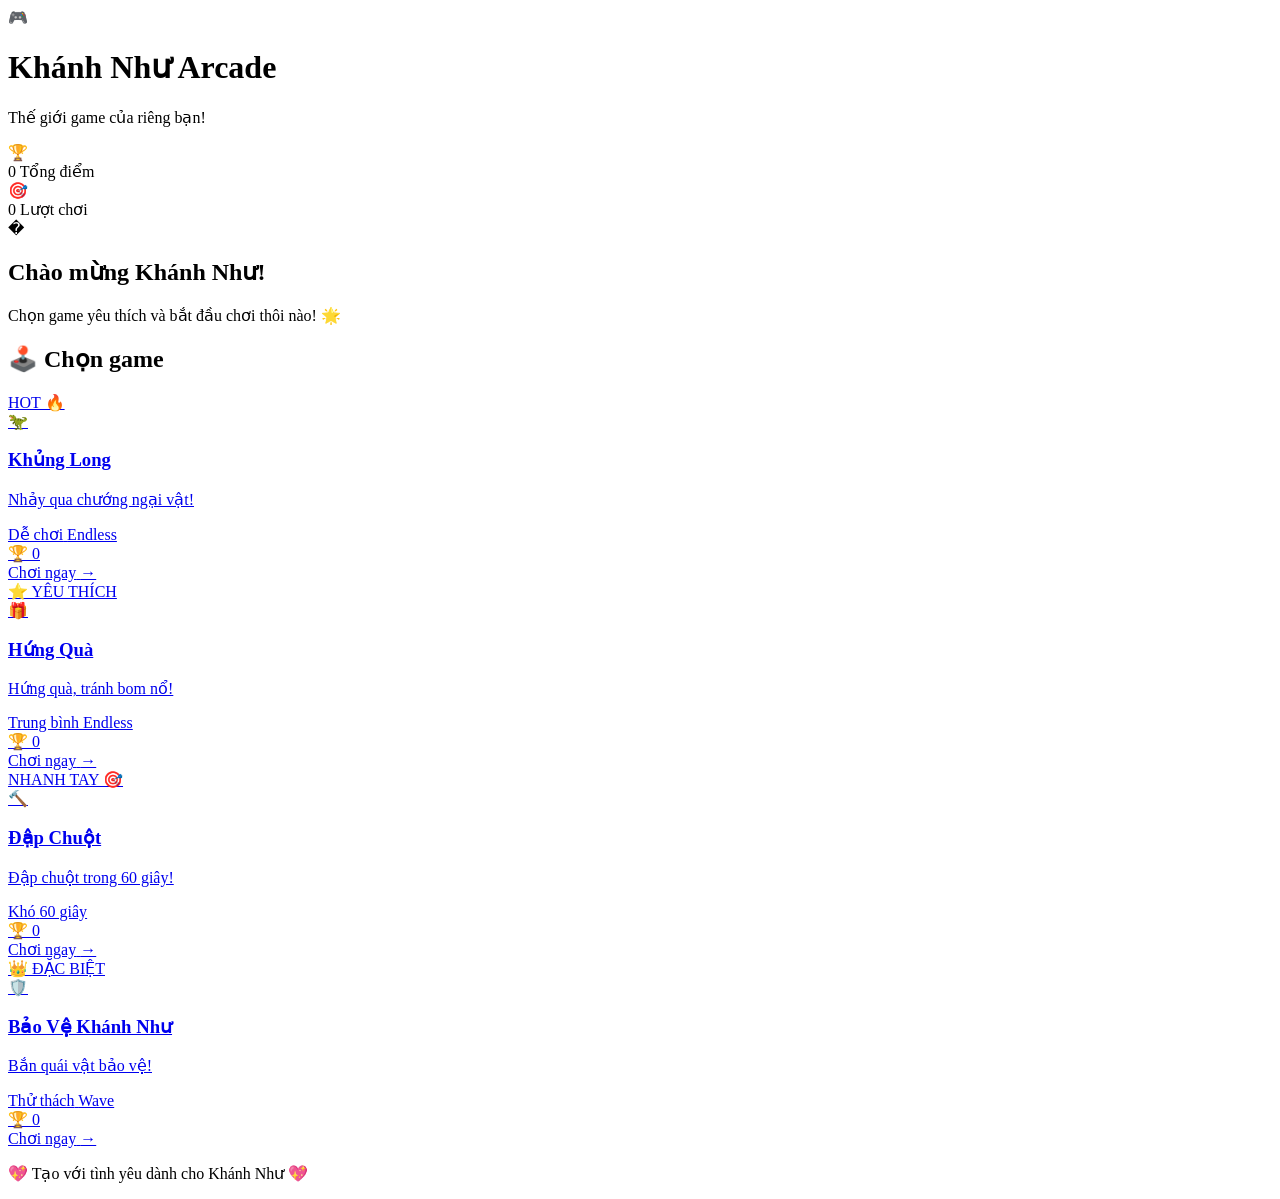
==== arcade/index.html @ 74801621 "Create index.html" ====
<!DOCTYPE html>
<html lang="vi">

<head>
    <meta charset="UTF-8">
    <meta name="viewport" content="width=device-width, initial-scale=1.0, maximum-scale=1.0, user-scalable=no">
    <title>🎮 Khánh Như Arcade</title>
    <meta name="description" content="Trung tâm game arcade dành riêng cho Khánh Như">
    <link rel="preconnect" href="https://fonts.googleapis.com">
    <link rel="preconnect" href="https://fonts.gstatic.com" crossorigin>
    <link href="https://fonts.googleapis.com/css2?family=Nunito:wght@400;600;700;800&display=swap" rel="stylesheet">
    <link rel="stylesheet" href="styles.css">
</head>

<body>
    <!-- Header -->
    <header class="header">
        <div class="header-content">
            <div class="logo">
                <span class="logo-emoji">🎮</span>
                <div class="logo-text">
                    <h1>Khánh Như Arcade</h1>
                    <p>Thế giới game của riêng bạn!</p>
                </div>
            </div>
            <div class="stats">
                <div class="stat">
                    <span class="stat-icon">🏆</span>
                    <div class="stat-info">
                        <span class="stat-value" id="total-highscore">0</span>
                        <span class="stat-label">Tổng điểm</span>
                    </div>
                </div>
                <div class="stat">
                    <span class="stat-icon">🎯</span>
                    <div class="stat-info">
                        <span class="stat-value" id="games-played">0</span>
                        <span class="stat-label">Lượt chơi</span>
                    </div>
                </div>
            </div>
        </div>
    </header>

    <!-- Main Content -->
    <main class="main">
        <!-- Welcome Banner -->
        <section class="welcome-banner">
            <div class="welcome-emoji">�</div>
            <div class="welcome-text">
                <h2>Chào mừng Khánh Như!</h2>
                <p>Chọn game yêu thích và bắt đầu chơi thôi nào! 🌟</p>
            </div>
        </section>

        <!-- Games Section -->
        <section class="games-section">
            <h2 class="section-title">
                <span>🕹️</span> Chọn game
            </h2>

            <div class="games-grid">
                <!-- Game 1: Dino -->
                <a href="games/dino/index.html" class="game-card game-dino">
                    <div class="game-badge">HOT 🔥</div>
                    <div class="game-icon">🦖</div>
                    <div class="game-content">
                        <h3>Khủng Long</h3>
                        <p>Nhảy qua chướng ngại vật!</p>
                        <div class="game-tags">
                            <span class="tag tag-easy">Dễ chơi</span>
                            <span class="tag">Endless</span>
                        </div>
                    </div>
                    <div class="game-score">
                        <span>🏆</span>
                        <span id="dino-highscore">0</span>
                    </div>
                    <div class="play-hint">
                        <span>Chơi ngay</span>
                        <span class="arrow">→</span>
                    </div>
                </a>

                <!-- Game 2: Catch -->
                <a href="games/catch/index.html" class="game-card game-catch">
                    <div class="game-badge favorite">⭐ YÊU THÍCH</div>
                    <div class="game-icon">🎁</div>
                    <div class="game-content">
                        <h3>Hứng Quà</h3>
                        <p>Hứng quà, tránh bom nổ!</p>
                        <div class="game-tags">
                            <span class="tag tag-medium">Trung bình</span>
                            <span class="tag">Endless</span>
                        </div>
                    </div>
                    <div class="game-score">
                        <span>🏆</span>
                        <span id="catch-highscore">0</span>
                    </div>
                    <div class="play-hint">
                        <span>Chơi ngay</span>
                        <span class="arrow">→</span>
                    </div>
                </a>

                <!-- Game 3: Whack -->
                <a href="games/whack/index.html" class="game-card game-whack">
                    <div class="game-badge">NHANH TAY 🎯</div>
                    <div class="game-icon">🔨</div>
                    <div class="game-content">
                        <h3>Đập Chuột</h3>
                        <p>Đập chuột trong 60 giây!</p>
                        <div class="game-tags">
                            <span class="tag tag-hard">Khó</span>
                            <span class="tag">60 giây</span>
                        </div>
                    </div>
                    <div class="game-score">
                        <span>🏆</span>
                        <span id="whack-highscore">0</span>
                    </div>
                    <div class="play-hint">
                        <span>Chơi ngay</span>
                        <span class="arrow">→</span>
                    </div>
                </a>

                <!-- Game 4: Protect -->
                <a href="games/protect/index.html" class="game-card game-protect">
                    <div class="game-badge special">👑 ĐẶC BIỆT</div>
                    <div class="game-icon">🛡️</div>
                    <div class="game-content">
                        <h3>Bảo Vệ Khánh Như</h3>
                        <p>Bắn quái vật bảo vệ!</p>
                        <div class="game-tags">
                            <span class="tag tag-hard">Thử thách</span>
                            <span class="tag">Wave</span>
                        </div>
                    </div>
                    <div class="game-score">
                        <span>🏆</span>
                        <span id="protect-highscore">0</span>
                    </div>
                    <div class="play-hint">
                        <span>Chơi ngay</span>
                        <span class="arrow">→</span>
                    </div>
                </a>
            </div>
        </section>
    </main>

    <!-- Footer -->
    <footer class="footer">
        <p>💖 Tạo với tình yêu dành cho Khánh Như 💖</p>
    </footer>

    <script src="script.js"></script>
</body>

</html>
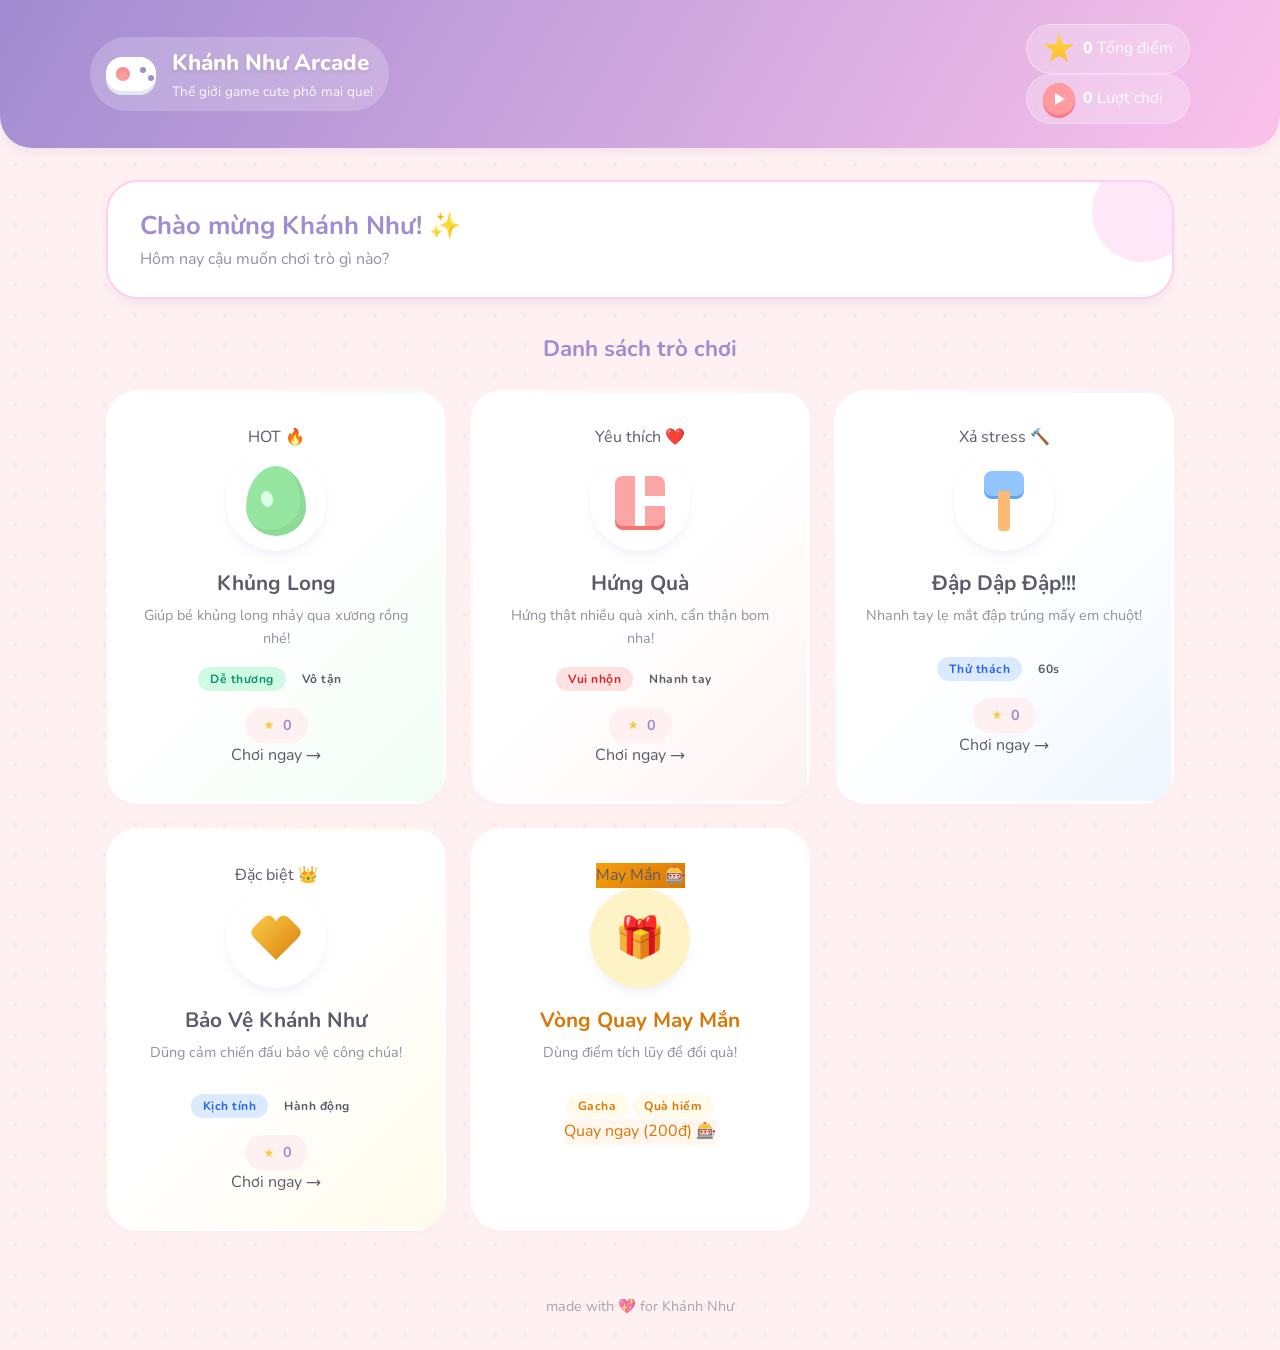
==== commit 60714603: "ss" ====
--- a/arcade/index.html
+++ b/arcade/index.html
@@ -8,7 +8,9 @@
     <meta name="description" content="Trung tâm game arcade dành riêng cho Khánh Như">
     <link rel="preconnect" href="https://fonts.googleapis.com">
     <link rel="preconnect" href="https://fonts.gstatic.com" crossorigin>
-    <link href="https://fonts.googleapis.com/css2?family=Nunito:wght@400;600;700;800&display=swap" rel="stylesheet">
+    <link
+        href="https://fonts.googleapis.com/css2?family=Comfortaa:wght@400;600;700&family=Nunito:wght@400;600;700;800&display=swap"
+        rel="stylesheet">
     <link rel="stylesheet" href="styles.css">
 </head>
 
@@ -17,22 +19,22 @@
     <header class="header">
         <div class="header-content">
             <div class="logo">
-                <span class="logo-emoji">🎮</span>
+                <div class="icon-css icon-controller"></div>
                 <div class="logo-text">
                     <h1>Khánh Như Arcade</h1>
-                    <p>Thế giới game của riêng bạn!</p>
+                    <p>Thế giới game cute phô mai que!</p>
                 </div>
             </div>
             <div class="stats">
                 <div class="stat">
-                    <span class="stat-icon">🏆</span>
+                    <div class="icon-css icon-star"></div>
                     <div class="stat-info">
                         <span class="stat-value" id="total-highscore">0</span>
                         <span class="stat-label">Tổng điểm</span>
                     </div>
                 </div>
                 <div class="stat">
-                    <span class="stat-icon">🎯</span>
+                    <div class="icon-css icon-play"></div>
                     <div class="stat-info">
                         <span class="stat-value" id="games-played">0</span>
                         <span class="stat-label">Lượt chơi</span>
@@ -46,34 +48,35 @@
     <main class="main">
         <!-- Welcome Banner -->
         <section class="welcome-banner">
-            <div class="welcome-emoji">�</div>
             <div class="welcome-text">
-                <h2>Chào mừng Khánh Như!</h2>
-                <p>Chọn game yêu thích và bắt đầu chơi thôi nào! 🌟</p>
+                <h2>Chào mừng Khánh Như! ✨</h2>
+                <p>Hôm nay cậu muốn chơi trò gì nào?</p>
             </div>
         </section>
 
         <!-- Games Section -->
         <section class="games-section">
             <h2 class="section-title">
-                <span>🕹️</span> Chọn game
+                Danh sách trò chơi
             </h2>
 
             <div class="games-grid">
                 <!-- Game 1: Dino -->
                 <a href="games/dino/index.html" class="game-card game-dino">
                     <div class="game-badge">HOT 🔥</div>
-                    <div class="game-icon">🦖</div>
+                    <div class="game-icon-wrapper">
+                        <div class="icon-css icon-dino-egg"></div>
+                    </div>
                     <div class="game-content">
                         <h3>Khủng Long</h3>
-                        <p>Nhảy qua chướng ngại vật!</p>
-                        <div class="game-tags">
-                            <span class="tag tag-easy">Dễ chơi</span>
-                            <span class="tag">Endless</span>
-                        </div>
-                    </div>
-                    <div class="game-score">
-                        <span>🏆</span>
+                        <p>Giúp bé khủng long nhảy qua xương rồng nhé!</p>
+                        <div class="game-tags">
+                            <span class="tag tag-easy">Dễ thương</span>
+                            <span class="tag">Vô tận</span>
+                        </div>
+                    </div>
+                    <div class="game-score">
+                        <div class="icon-css icon-star" style="width: 16px; height: 16px; transform: scale(0.6);"></div>
                         <span id="dino-highscore">0</span>
                     </div>
                     <div class="play-hint">
@@ -84,18 +87,20 @@
 
                 <!-- Game 2: Catch -->
                 <a href="games/catch/index.html" class="game-card game-catch">
-                    <div class="game-badge favorite">⭐ YÊU THÍCH</div>
-                    <div class="game-icon">🎁</div>
+                    <div class="game-badge favorite">Yêu thích ❤️</div>
+                    <div class="game-icon-wrapper">
+                        <div class="icon-css icon-gift-box"></div>
+                    </div>
                     <div class="game-content">
                         <h3>Hứng Quà</h3>
-                        <p>Hứng quà, tránh bom nổ!</p>
-                        <div class="game-tags">
-                            <span class="tag tag-medium">Trung bình</span>
-                            <span class="tag">Endless</span>
-                        </div>
-                    </div>
-                    <div class="game-score">
-                        <span>🏆</span>
+                        <p>Hứng thật nhiều quà xinh, cẩn thận bom nha!</p>
+                        <div class="game-tags">
+                            <span class="tag tag-medium">Vui nhộn</span>
+                            <span class="tag">Nhanh tay</span>
+                        </div>
+                    </div>
+                    <div class="game-score">
+                        <div class="icon-css icon-star" style="width: 16px; height: 16px; transform: scale(0.6);"></div>
                         <span id="catch-highscore">0</span>
                     </div>
                     <div class="play-hint">
@@ -106,18 +111,20 @@
 
                 <!-- Game 3: Whack -->
                 <a href="games/whack/index.html" class="game-card game-whack">
-                    <div class="game-badge">NHANH TAY 🎯</div>
-                    <div class="game-icon">🔨</div>
-                    <div class="game-content">
-                        <h3>Đập Chuột</h3>
-                        <p>Đập chuột trong 60 giây!</p>
-                        <div class="game-tags">
-                            <span class="tag tag-hard">Khó</span>
-                            <span class="tag">60 giây</span>
-                        </div>
-                    </div>
-                    <div class="game-score">
-                        <span>🏆</span>
+                    <div class="game-badge">Xả stress 🔨</div>
+                    <div class="game-icon-wrapper">
+                        <div class="icon-css icon-hammer"></div>
+                    </div>
+                    <div class="game-content">
+                        <h3>Đập Dập Đập!!!</h3>
+                        <p>Nhanh tay lẹ mắt đập trúng mấy em chuột!</p>
+                        <div class="game-tags">
+                            <span class="tag tag-hard">Thử thách</span>
+                            <span class="tag">60s</span>
+                        </div>
+                    </div>
+                    <div class="game-score">
+                        <div class="icon-css icon-star" style="width: 16px; height: 16px; transform: scale(0.6);"></div>
                         <span id="whack-highscore">0</span>
                     </div>
                     <div class="play-hint">
@@ -128,18 +135,20 @@
 
                 <!-- Game 4: Protect -->
                 <a href="games/protect/index.html" class="game-card game-protect">
-                    <div class="game-badge special">👑 ĐẶC BIỆT</div>
-                    <div class="game-icon">🛡️</div>
+                    <div class="game-badge special">Đặc biệt 👑</div>
+                    <div class="game-icon-wrapper">
+                        <div class="icon-css icon-heart-shield"></div>
+                    </div>
                     <div class="game-content">
                         <h3>Bảo Vệ Khánh Như</h3>
-                        <p>Bắn quái vật bảo vệ!</p>
-                        <div class="game-tags">
-                            <span class="tag tag-hard">Thử thách</span>
-                            <span class="tag">Wave</span>
-                        </div>
-                    </div>
-                    <div class="game-score">
-                        <span>🏆</span>
+                        <p>Dũng cảm chiến đấu bảo vệ công chúa!</p>
+                        <div class="game-tags">
+                            <span class="tag tag-hard">Kịch tính</span>
+                            <span class="tag">Hành động</span>
+                        </div>
+                    </div>
+                    <div class="game-score">
+                        <div class="icon-css icon-star" style="width: 16px; height: 16px; transform: scale(0.6);"></div>
                         <span id="protect-highscore">0</span>
                     </div>
                     <div class="play-hint">
@@ -147,16 +156,86 @@
                         <span class="arrow">→</span>
                     </div>
                 </a>
+
+                <!-- Gacha Shop -->
+                <div class="game-card special-gacha" onclick="openGacha(event)">
+                    <div class="game-badge" style="background: linear-gradient(135deg, #f59e0b, #d97706);">May Mắn 🎰
+                    </div>
+                    <div class="game-icon-wrapper" style="background: #fef3c7;">
+                        <span style="font-size: 2.5rem;">🎁</span>
+                    </div>
+                    <div class="game-content">
+                        <h3 style="color: #d97706;">Vòng Quay May Mắn</h3>
+                        <p>Dùng điểm tích lũy để đổi quà!</p>
+                        <div class="game-tags">
+                            <span class="tag" style="background: #fffbeb; color: #d97706;">Gacha</span>
+                            <span class="tag" style="background: #fffbeb; color: #d97706;">Quà hiếm</span>
+                        </div>
+                    </div>
+                    <div class="play-hint" style="background: #fff7ed; color: #d97706;">
+                        <span>Quay ngay (200đ)</span>
+                        <span class="arrow">🎰</span>
+                    </div>
+                </div>
             </div>
         </section>
     </main>
 
     <!-- Footer -->
     <footer class="footer">
-        <p>💖 Tạo với tình yêu dành cho Khánh Như 💖</p>
+        <p>made with 💖 for Khánh Như</p>
     </footer>
+
+    <!-- Gacha Modal -->
+    <div id="gacha-modal" class="gacha-overlay hidden">
+        <div class="gacha-card">
+            <div class="gacha-header">
+                <h2>🎰 Vòng Quay May Mắn</h2>
+                <button class="gacha-close" onclick="closeGacha()">✕</button>
+            </div>
+
+            <div class="points-badge">
+                💎 Điểm khả dụng: <span id="user-points-display">0</span>
+            </div>
+
+            <div class="gacha-display">
+                <div id="gacha-box" class="gacha-box">❓</div>
+                <!-- Single Config Result -->
+                <div id="gacha-result-container" class="gacha-result-container hidden">
+                    <img id="gacha-reward-img" src="" class="gacha-reward-img">
+                    <div id="gacha-reward-name" class="gacha-reward-name">Tên quà</div>
+                    <div id="gacha-reward-note" class="gacha-reward-note"></div>
+                </div>
+                <!-- Multi Config Result -->
+                <div id="gacha-multi-result" class="gacha-multi-result hidden">
+                    <!-- Grid items will be injected here -->
+                </div>
+            </div>
+
+            <div class="gacha-controls">
+                <button id="spin-btn-1" class="spin-btn" onclick="spinGacha(1)">
+                    Quay 1 (200đ)
+                </button>
+                <div class="multi-spin-row">
+                    <button id="spin-btn-5" class="spin-btn secondary" onclick="spinGacha(5)">
+                        x5 (1000đ)
+                    </button>
+                    <button id="spin-btn-10" class="spin-btn secondary" onclick="spinGacha(10)">
+                        x10 (2000đ)
+                    </button>
+                </div>
+            </div>
+
+            <div class="collection-area">
+                <h3>📦 Kho Đồ Của Bạn</h3>
+                <div id="collection-grid" class="collection-grid">
+                    <!-- Items -->
+                </div>
+            </div>
+        </div>
+    </div>
 
     <script src="script.js"></script>
 </body>
 
-</html>
+</html>
--- a/arcade/styles.css
+++ b/arcade/styles.css
@@ -0,0 +1,872 @@
+/* ===== CSS Variables - Kawaii Pastel Theme ===== */
+:root {
+    /* Colors - Soft Pastel Palette */
+    --color-primary: #ff9a9e;
+    /* Soft Pink */
+    --color-primary-light: #fecfef;
+    --color-primary-dark: #ff758c;
+
+    --color-secondary: #a18cd1;
+    /* Soft Purple */
+    --color-secondary-light: #d4c2fc;
+
+    --color-accent: #84fab0;
+    /* Mint Green */
+
+    --color-bg: #fff1f2;
+    /* Very pale pink bg */
+    --color-bg-card: #ffffff;
+    --color-bg-header: linear-gradient(120deg, #a18cd1 0%, #fbc2eb 100%);
+    /* Purple to Pink gradient */
+
+    --color-text: #5d5b6a;
+    /* Soft dark gray/purple */
+    --color-text-light: #9490a0;
+    --color-text-white: #ffffff;
+
+    /* Game Colors - Pastel Versions */
+    --color-dino: #96e6a1;
+    /* Pastel Green */
+    --color-dino-light: #f0fdf4;
+    --color-catch: #fca5a5;
+    /* Pastel Red/Pink */
+    --color-catch-light: #fef2f2;
+    --color-whack: #93c5fd;
+    /* Pastel Blue */
+    --color-whack-light: #eff6ff;
+    --color-protect: #fcd34d;
+    /* Pastel Yellow */
+    --color-protect-light: #fffbeb;
+
+    /* Spacing */
+    --spacing-xs: 4px;
+    --spacing-sm: 8px;
+    --spacing-md: 16px;
+    --spacing-lg: 24px;
+    --spacing-xl: 32px;
+    --spacing-2xl: 48px;
+
+    /* Border Radius - Extra Rounded for Cute feel */
+    --radius-sm: 12px;
+    --radius-md: 16px;
+    --radius-lg: 24px;
+    --radius-xl: 32px;
+    --radius-full: 9999px;
+
+    /* Shadows - Soft & Dreamy */
+    --shadow-sm: 0 2px 4px rgba(255, 105, 180, 0.05);
+    --shadow-md: 0 6px 12px -2px rgba(161, 140, 209, 0.15);
+    --shadow-lg: 0 15px 25px -5px rgba(161, 140, 209, 0.2);
+    --shadow-xl: 0 25px 50px -12px rgba(161, 140, 209, 0.25);
+
+    /* Transitions */
+    --transition-fast: 200ms cubic-bezier(0.175, 0.885, 0.32, 1.275);
+    /* Bouncy */
+    --transition-normal: 300ms ease;
+}
+
+/* ===== Reset & Base ===== */
+*,
+*::before,
+*::after {
+    margin: 0;
+    padding: 0;
+    box-sizing: border-box;
+}
+
+html {
+    font-size: 16px;
+    -webkit-tap-highlight-color: transparent;
+}
+
+body {
+    font-family: 'Nunito', 'Segoe UI Rounded', 'Comfortaa', cursive, sans-serif;
+    /* Rounder fonts */
+    background: var(--color-bg);
+    background-image: radial-gradient(#ffe4e6 2px, transparent 2px);
+    background-size: 30px 30px;
+    /* Polka dot pattern */
+    color: var(--color-text);
+    line-height: 1.6;
+    min-height: 100vh;
+    display: flex;
+    flex-direction: column;
+}
+
+/* ===== Custom CSS Icons (Replacing Emojis) ===== */
+.icon-css {
+    display: inline-block;
+    position: relative;
+    vertical-align: middle;
+}
+
+/* 1. Game Controller Logo */
+.icon-controller {
+    width: 50px;
+    height: 34px;
+    background: #ffffff;
+    border-radius: 16px;
+    box-shadow: 0 4px 0 #e2e8f0;
+    position: relative;
+}
+
+.icon-controller::before {
+    /* D-pad */
+    content: '';
+    position: absolute;
+    top: 50%;
+    left: 10px;
+    transform: translateY(-50%);
+    width: 14px;
+    height: 14px;
+    background: #ff9a9e;
+    border-radius: 50%;
+    box-shadow: inset 0 2px 4px rgba(0, 0, 0, 0.1);
+}
+
+.icon-controller::after {
+    /* Buttons */
+    content: '';
+    position: absolute;
+    top: 10px;
+    right: 10px;
+    width: 6px;
+    height: 6px;
+    background: #a18cd1;
+    border-radius: 50%;
+    box-shadow: 8px 8px 0 #a18cd1;
+}
+
+/* 2. Trophy/Star Icon */
+.icon-star {
+    width: 32px;
+    height: 32px;
+    background: #fcd34d;
+    clip-path: polygon(50% 0%, 61% 35%, 98% 35%, 68% 57%, 79% 91%, 50% 70%, 21% 91%, 32% 57%, 2% 35%, 39% 35%);
+    background: linear-gradient(180deg, #fcd34d 0%, #fbbf24 100%);
+    filter: drop-shadow(0 2px 2px rgba(251, 191, 36, 0.4));
+}
+
+/* 3. Target/Games Played Icon */
+.icon-play {
+    width: 32px;
+    height: 32px;
+    background: #ff9a9e;
+    border-radius: 50%;
+    display: flex;
+    align-items: center;
+    justify-content: center;
+    box-shadow: 0 3px 0 #ff758c;
+}
+
+.icon-play::after {
+    content: '';
+    width: 0;
+    height: 0;
+    border-left: 10px solid white;
+    border-top: 6px solid transparent;
+    border-bottom: 6px solid transparent;
+    margin-left: 2px;
+}
+
+/* 4. Dino Icon */
+.icon-dino-egg {
+    width: 60px;
+    height: 70px;
+    background: #96e6a1;
+    border-radius: 50% 50% 50% 50% / 60% 60% 40% 40%;
+    position: relative;
+    box-shadow: inset -6px -6px 0 rgba(0, 0, 0, 0.05);
+}
+
+.icon-dino-egg::before {
+    /* Spot */
+    content: '';
+    position: absolute;
+    top: 25px;
+    left: 15px;
+    width: 12px;
+    height: 16px;
+    background: #dcfce7;
+    border-radius: 50%;
+    transform: rotate(-15deg);
+}
+
+/* 5. Gift Icon */
+.icon-gift-box {
+    width: 50px;
+    height: 50px;
+    background: #fca5a5;
+    border-radius: 8px;
+    position: relative;
+    box-shadow: 0 4px 0 #f87171;
+}
+
+.icon-gift-box::before {
+    /* Ribbon V */
+    content: '';
+    position: absolute;
+    left: 20px;
+    width: 10px;
+    height: 100%;
+    background: #ffffff;
+}
+
+.icon-gift-box::after {
+    /* Ribbon H */
+    content: '';
+    position: absolute;
+    top: 20px;
+    width: 100%;
+    height: 10px;
+    background: #ffffff;
+}
+
+/* 6. Hammer Icon (Whack) */
+.icon-hammer {
+    width: 40px;
+    height: 60px;
+    position: relative;
+}
+
+.icon-hammer::before {
+    /* Head */
+    content: '';
+    position: absolute;
+    top: 0;
+    left: 0;
+    width: 40px;
+    height: 25px;
+    background: #93c5fd;
+    border-radius: 8px;
+    box-shadow: 0 3px 0 #60a5fa;
+}
+
+.icon-hammer::after {
+    /* Handle */
+    content: '';
+    position: absolute;
+    top: 20px;
+    left: 14px;
+    width: 12px;
+    height: 40px;
+    background: #fdba74;
+    border-radius: 0 0 4px 4px;
+}
+
+/* 7. Heart Icon (Protect) */
+.icon-heart-shield {
+    width: 50px;
+    height: 50px;
+    background: #fcd34d;
+    position: relative;
+    clip-path: path("M25 45 L5 25 Q0 20 5 15 L12 8 Q20 0 25 10 Q30 0 38 8 L45 15 Q50 20 45 25 Z");
+    transform: scale(1.1);
+    box-shadow: inset 0 -3px 5px rgba(0, 0, 0, 0.1);
+    background: linear-gradient(135deg, #fcd34d, #d97706);
+}
+
+/* ===== Header ===== */
+.header {
+    background: var(--color-bg-header);
+    padding: var(--spacing-lg) var(--spacing-md);
+    border-radius: 0 0 var(--radius-xl) var(--radius-xl);
+    box-shadow: var(--shadow-md);
+}
+
+.header-content {
+    max-width: 1100px;
+    margin: 0 auto;
+    display: flex;
+    justify-content: space-between;
+    align-items: center;
+    gap: var(--spacing-md);
+}
+
+.logo {
+    display: flex;
+    align-items: center;
+    gap: var(--spacing-md);
+    background: rgba(255, 255, 255, 0.2);
+    padding: 8px 16px;
+    border-radius: var(--radius-full);
+}
+
+.logo-text h1 {
+    font-size: 1.4rem;
+    font-weight: 800;
+    color: white;
+    text-shadow: 0 2px 4px rgba(0, 0, 0, 0.1);
+}
+
+.logo-text p {
+    font-size: 0.85rem;
+    color: rgba(255, 255, 255, 0.9);
+}
+
+.stat {
+    display: flex;
+    align-items: center;
+    gap: var(--spacing-sm);
+    background: rgba(255, 255, 255, 0.25);
+    padding: var(--spacing-sm) var(--spacing-md);
+    border-radius: var(--radius-full);
+    backdrop-filter: blur(5px);
+    border: 1px solid rgba(255, 255, 255, 0.3);
+}
+
+.stat-value {
+    color: white;
+    font-weight: 800;
+}
+
+.stat-label {
+    color: rgba(255, 255, 255, 0.9);
+}
+
+/* ===== Main ===== */
+.main {
+    flex: 1;
+    max-width: 1100px;
+    width: 100%;
+    margin: 0 auto;
+    padding: var(--spacing-xl) var(--spacing-md);
+}
+
+/* ===== Welcome Banner ===== */
+.welcome-banner {
+    display: flex;
+    align-items: center;
+    gap: var(--spacing-lg);
+    background: white;
+    padding: var(--spacing-lg) var(--spacing-xl);
+    border-radius: var(--radius-xl);
+    margin-bottom: var(--spacing-xl);
+    box-shadow: var(--shadow-md);
+    border: 2px solid var(--color-primary-light);
+    position: relative;
+    overflow: hidden;
+}
+
+.welcome-banner::after {
+    content: '';
+    position: absolute;
+    top: -20px;
+    right: -20px;
+    width: 100px;
+    height: 100px;
+    background: var(--color-primary-light);
+    border-radius: 50%;
+    opacity: 0.5;
+}
+
+.welcome-text h2 {
+    color: var(--color-secondary);
+    font-size: 1.6rem;
+}
+
+.welcome-text p {
+    color: var(--color-text-light);
+}
+
+/* ===== Games Section ===== */
+.section-title {
+    display: flex;
+    align-items: center;
+    gap: var(--spacing-sm);
+    font-size: 1.4rem;
+    color: var(--color-secondary);
+    margin-bottom: var(--spacing-lg);
+    text-align: center;
+    justify-content: center;
+}
+
+.games-grid {
+    display: grid;
+    grid-template-columns: repeat(auto-fit, minmax(280px, 1fr));
+    gap: var(--spacing-lg);
+}
+
+/* ===== Game Card (Cute Style) ===== */
+.game-card {
+    position: relative;
+    display: flex;
+    flex-direction: column;
+    align-items: center;
+    text-align: center;
+    background: var(--color-bg-card);
+    border-radius: var(--radius-xl);
+    padding: var(--spacing-xl) var(--spacing-lg);
+    text-decoration: none;
+    color: inherit;
+    box-shadow: var(--shadow-sm);
+    border: 3px solid transparent;
+    transition: var(--transition-fast);
+    overflow: hidden;
+}
+
+.game-card:hover {
+    transform: translateY(-8px) scale(1.02);
+    box-shadow: var(--shadow-lg);
+    border-color: var(--color-primary-light);
+}
+
+/* Card Themes */
+.game-dino {
+    background: linear-gradient(135deg, white 50%, var(--color-dino-light) 100%);
+}
+
+.game-catch {
+    background: linear-gradient(135deg, white 50%, var(--color-catch-light) 100%);
+}
+
+.game-whack {
+    background: linear-gradient(135deg, white 50%, var(--color-whack-light) 100%);
+}
+
+.game-protect {
+    background: linear-gradient(135deg, white 50%, var(--color-protect-light) 100%);
+}
+
+.game-icon-wrapper {
+    width: 100px;
+    height: 100px;
+    border-radius: 50%;
+    background: white;
+    display: flex;
+    align-items: center;
+    justify-content: center;
+    margin-bottom: var(--spacing-md);
+    box-shadow: var(--shadow-md);
+}
+
+.game-content h3 {
+    font-size: 1.3rem;
+    color: var(--color-text);
+    margin-bottom: var(--spacing-xs);
+}
+
+.game-content p {
+    font-size: 0.9rem;
+    color: var(--color-text-light);
+    margin-bottom: var(--spacing-md);
+    min-height: 2.5em;
+    /* Align cards */
+}
+
+/* Cute Tags */
+.tag {
+    padding: 4px 12px;
+    border-radius: var(--radius-full);
+    font-size: 0.75rem;
+    font-weight: 700;
+    letter-spacing: 0.5px;
+}
+
+.tag-easy {
+    background: #d1fae5;
+    color: #059669;
+}
+
+.tag-medium {
+    background: #fee2e2;
+    color: #dc2626;
+}
+
+.tag-hard {
+    background: #dbeafe;
+    color: #2563eb;
+}
+
+/* Score Badge */
+.game-score {
+    margin-top: var(--spacing-md);
+    background: var(--color-bg);
+    padding: 6px 16px;
+    border-radius: var(--radius-full);
+    font-weight: 700;
+    font-size: 0.9rem;
+    color: var(--color-secondary);
+    display: flex;
+    align-items: center;
+    gap: 6px;
+}
+
+/* Footer */
+.footer {
+    text-align: center;
+    padding: var(--spacing-xl);
+    color: var(--color-text-light);
+    margin-top: auto;
+}
+
+.footer p {
+    font-size: 0.9rem;
+    opacity: 0.8;
+}
+
+/* Responsive */
+@media (max-width: 640px) {
+    .header-content {
+        flex-direction: column;
+        gap: var(--spacing-md);
+    }
+
+    .stats {
+        width: 100%;
+        justify-content: center;
+    }
+
+    .games-grid {
+        grid-template-columns: 1fr;
+    }
+
+    .game-card {
+        flex-direction: row;
+        align-items: center;
+        text-align: left;
+        padding: var(--spacing-md);
+        gap: var(--spacing-md);
+    }
+
+    .game-icon-wrapper {
+        width: 70px;
+        height: 70px;
+        flex-shrink: 0;
+        margin-bottom: 0;
+    }
+
+    .game-content p {
+        min-height: auto;
+        margin-bottom: 4px;
+    }
+
+    .game-score {
+        display: none;
+        /* Hide score on tiny cards to save space */
+    }
+}
+
+/* --- GACHA SYSTEM STYLES --- */
+.gacha-overlay {
+    position: fixed;
+    top: 0;
+    left: 0;
+    width: 100%;
+    height: 100%;
+    background: rgba(0, 0, 0, 0.85);
+    display: flex;
+    align-items: center;
+    justify-content: center;
+    z-index: 2000;
+    backdrop-filter: blur(5px);
+}
+
+.gacha-overlay.hidden {
+    display: none;
+}
+
+.gacha-card {
+    background: #fff;
+    width: 90%;
+    max-width: 450px;
+    border-radius: 20px;
+    padding: 20px;
+    box-shadow: 0 0 30px rgba(251, 191, 36, 0.5);
+    border: 4px solid #f59e0b;
+    max-height: 90vh;
+    overflow-y: auto;
+    text-align: center;
+    position: relative;
+    animation: zoomIn 0.3s cubic-bezier(0.175, 0.885, 0.32, 1.275);
+}
+
+.gacha-header {
+    display: flex;
+    justify-content: space-between;
+    align-items: center;
+    margin-bottom: 15px;
+}
+
+.gacha-header h2 {
+    color: #d97706;
+    margin: 0;
+    font-size: 1.5rem;
+}
+
+.gacha-close {
+    background: #fee2e2;
+    color: #ef4444;
+    border: none;
+    width: 32px;
+    height: 32px;
+    border-radius: 50%;
+    font-weight: 800;
+    cursor: pointer;
+}
+
+.points-badge {
+    background: #eff6ff;
+    color: #2563eb;
+    padding: 8px 16px;
+    border-radius: 50px;
+    display: inline-block;
+    font-weight: 700;
+    margin-bottom: 20px;
+}
+
+.gacha-display {
+    height: 200px;
+    background: radial-gradient(circle, #fffbeb 0%, #fff 70%);
+    border-radius: 16px;
+    margin-bottom: 20px;
+    display: flex;
+    align-items: center;
+    justify-content: center;
+    border: 2px dashed #fcd34d;
+    position: relative;
+    overflow: hidden;
+}
+
+.gacha-box {
+    font-size: 5rem;
+    animation: bounce 2s infinite;
+}
+
+.gacha-result-container {
+    display: flex;
+    flex-direction: column;
+    align-items: center;
+    width: 100%;
+}
+
+.gacha-result-container.hidden {
+    display: none;
+}
+
+.gacha-reward-img {
+    width: 120px;
+    height: 120px;
+    object-fit: contain;
+    filter: drop-shadow(0 4px 6px rgba(0, 0, 0, 0.1));
+    margin-bottom: 10px;
+}
+
+.gacha-reward-name {
+    font-weight: 700;
+    color: #1e2937;
+    margin-bottom: 5px;
+}
+
+.gacha-reward-note {
+    font-size: 0.8rem;
+    color: #ef4444;
+}
+
+
+
+.gacha-controls {
+    display: flex;
+    flex-direction: column;
+    gap: 10px;
+    margin-bottom: 25px;
+    width: 100%;
+}
+
+.multi-spin-row {
+    display: flex;
+    gap: 10px;
+    width: 100%;
+}
+
+.spin-btn {
+    background: linear-gradient(135deg, #f59e0b, #d97706);
+    color: white;
+    border: none;
+    padding: 14px;
+    border-radius: 50px;
+    font-weight: 800;
+    font-size: 1.1rem;
+    cursor: pointer;
+    width: 100%;
+    box-shadow: 0 4px 15px rgba(245, 158, 11, 0.4);
+    margin-bottom: 0;
+    transition: transform 0.1s;
+}
+
+.spin-btn.secondary {
+    background: linear-gradient(135deg, #3b82f6, #2563eb);
+    box-shadow: 0 4px 15px rgba(37, 99, 235, 0.4);
+    flex: 1;
+    font-size: 0.95rem;
+}
+
+.spin-btn:active {
+    transform: scale(0.96);
+}
+
+.spin-btn:disabled {
+    background: #cbd5e1;
+    cursor: not-allowed;
+    box-shadow: none;
+}
+
+.collection-area {
+    text-align: left;
+}
+
+.collection-area h3 {
+    font-size: 1rem;
+    color: #64748b;
+    margin-bottom: 10px;
+}
+
+.collection-grid {
+    display: grid;
+    grid-template-columns: repeat(5, 1fr);
+    gap: 8px;
+}
+
+.collection-item {
+    aspect-ratio: 1;
+    background: #f8fafc;
+    border-radius: 8px;
+    display: flex;
+    align-items: center;
+    justify-content: center;
+    font-size: 1.2rem;
+    filter: grayscale(1);
+    opacity: 0.5;
+    border: 1px solid #e2e8f0;
+}
+
+.collection-item.owned {
+    filter: grayscale(0);
+    opacity: 1;
+    background: #fff;
+    border-color: #f59e0b;
+    box-shadow: 0 2px 4px rgba(0, 0, 0, 0.05);
+}
+
+.collection-item img {
+    width: 80%;
+    height: 80%;
+    object-fit: contain;
+}
+
+@keyframes bounce {
+
+    0%,
+    100% {
+        transform: translateY(0);
+    }
+
+    50% {
+        transform: translateY(-10px);
+    }
+}
+
+@keyframes shakeBox {
+    0% {
+        transform: rotate(0deg);
+    }
+
+    25% {
+        transform: rotate(5deg);
+    }
+
+    75% {
+        transform: rotate(-5deg);
+    }
+
+    100% {
+        transform: rotate(0deg);
+    }
+
+    100% {
+        transform: rotate(0deg);
+    }
+}
+
+.gacha-multi-result {
+    display: grid;
+    grid-template-columns: repeat(5, 1fr);
+    gap: 5px;
+    width: 100%;
+    padding: 10px;
+    overflow-y: auto;
+    max-height: 100%;
+    margin-bottom: 10px;
+}
+
+.gacha-multi-result.hidden {
+    display: none;
+}
+
+.gacha-mini-item {
+    display: flex;
+    flex-direction: column;
+    align-items: center;
+    justify-content: center;
+    background: #fff;
+    border-radius: 8px;
+    padding: 5px;
+    font-size: 0.65rem;
+    box-shadow: 0 2px 4px rgba(0, 0, 0, 0.1);
+    animation: popIn 0.3s backwards;
+    min-height: 70px;
+}
+
+.gacha-mini-item img {
+    width: 40px;
+    height: 40px;
+    object-fit: contain;
+    margin-bottom: 2px;
+}
+
+.gacha-mini-item.miss {
+    background: #f8fafc;
+    color: #94a3b8;
+}
+
+.gacha-mini-item.duplicate {
+    border: 1px solid #f97316;
+    opacity: 0.8;
+    position: relative;
+    overflow: hidden;
+}
+
+.gacha-mini-item.duplicate::after {
+    content: 'Đã có';
+    position: absolute;
+    top: 0;
+    left: 0;
+    right: 0;
+    background: rgba(249, 115, 22, 0.9);
+    color: #fff;
+    font-size: 0.6rem;
+    padding: 2px 0;
+}
+
+.gacha-mini-item.new {
+    border: 2px solid #22c55e;
+    background: #f0fdf4;
+    transform: scale(1.05);
+    z-index: 10;
+    box-shadow: 0 4px 10px rgba(34, 197, 94, 0.3);
+}
+
+@keyframes popIn {
+    0% {
+        opacity: 0;
+        transform: scale(0);
+    }
+
+    80% {
+        transform: scale(1.1);
+    }
+
+    100% {
+        transform: scale(1);
+    }
+}
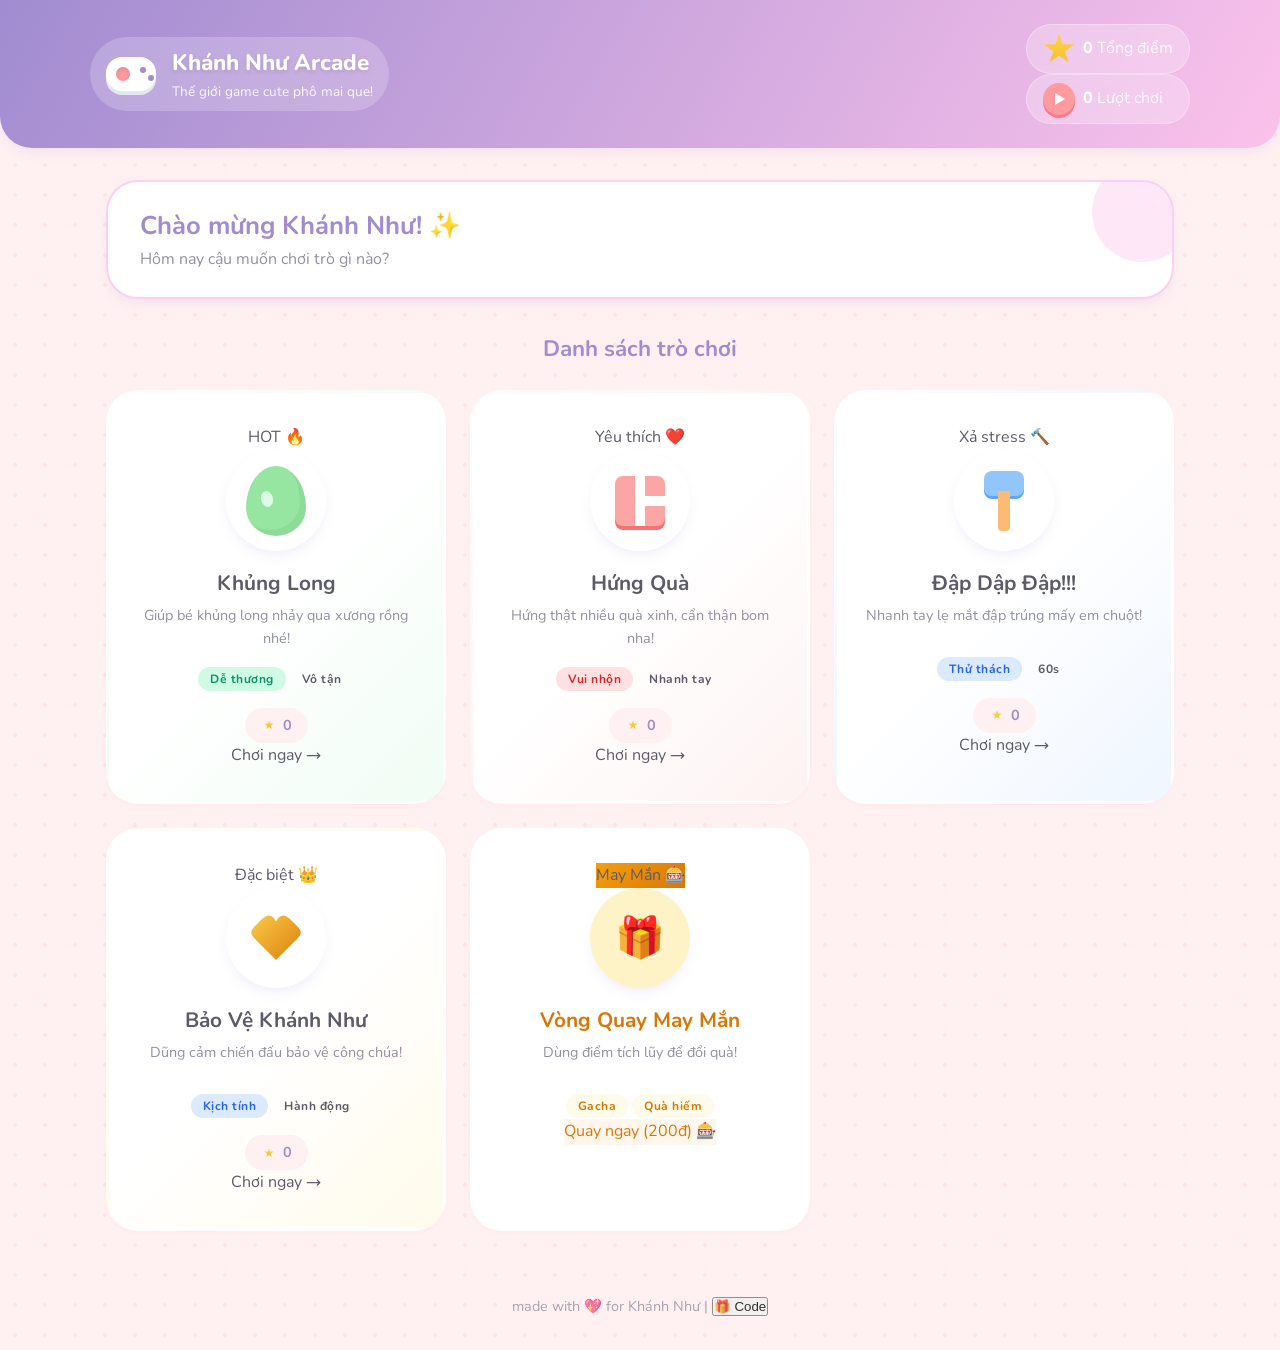
==== commit 2732b093: "Update index.html" ====
--- a/arcade/index.html
+++ b/arcade/index.html
@@ -183,8 +183,23 @@
 
     <!-- Footer -->
     <footer class="footer">
-        <p>made with 💖 for Khánh Như</p>
+        <p>made with 💖 for Khánh Như | <button onclick="openCodeModal()" class="code-btn">🎁 Code</button></p>
     </footer>
+
+    <!-- Code Modal -->
+    <div id="code-modal" class="gacha-overlay hidden">
+        <div class="gacha-card" style="max-width: 320px; min-height: auto; height: auto;">
+            <div class="gacha-header">
+                <h2>🎟️ Nhập Giftcode</h2>
+                <button class="gacha-close" onclick="closeCodeModal()">✕</button>
+            </div>
+            <div style="padding: 20px; display: flex; flex-direction: column; gap: 10px;">
+                <input type="text" id="giftcode-input" placeholder="Nhập mã code..."
+                    style="padding: 10px; border-radius: 8px; border: 1px solid #ccc; width: 100%; font-size: 1rem;">
+                <button onclick="redeemCode()" class="spin-btn">Xác nhận</button>
+            </div>
+        </div>
+    </div>
 
     <!-- Gacha Modal -->
     <div id="gacha-modal" class="gacha-overlay hidden">
@@ -196,10 +211,11 @@
 
             <div class="points-badge">
                 💎 Điểm khả dụng: <span id="user-points-display">0</span>
+                <div class="spin-counter-badge">Đã quay: <span id="total-spins-display">0</span> lần</div>
             </div>
 
             <div class="gacha-display">
-                <div id="gacha-box" class="gacha-box">❓</div>
+                <div id="gacha-box" class="gacha-box">🎁</div>
                 <!-- Single Config Result -->
                 <div id="gacha-result-container" class="gacha-result-container hidden">
                     <img id="gacha-reward-img" src="" class="gacha-reward-img">
@@ -238,4 +254,4 @@
     <script src="script.js"></script>
 </body>
 
-</html>+</html>
--- a/arcade/styles.css
+++ b/arcade/styles.css
@@ -428,6 +428,10 @@
     background: linear-gradient(135deg, white 50%, var(--color-protect-light) 100%);
 }
 
+.special-gacha {
+    cursor: pointer;
+}
+
 .game-icon-wrapper {
     width: 100px;
     height: 100px;
@@ -766,26 +770,89 @@
     }
 }
 
-@keyframes shakeBox {
+
+@keyframes shakeHard {
     0% {
-        transform: rotate(0deg);
-    }
-
-    25% {
-        transform: rotate(5deg);
-    }
-
-    75% {
-        transform: rotate(-5deg);
+        transform: translate(1px, 1px) rotate(0deg);
+    }
+
+    10% {
+        transform: translate(-1px, -2px) rotate(-1deg);
+    }
+
+    20% {
+        transform: translate(-3px, 0px) rotate(1deg);
+    }
+
+    30% {
+        transform: translate(3px, 2px) rotate(0deg);
+    }
+
+    40% {
+        transform: translate(1px, -1px) rotate(1deg);
+    }
+
+    50% {
+        transform: translate(-1px, 2px) rotate(-1deg);
+    }
+
+    60% {
+        transform: translate(-3px, 1px) rotate(0deg);
+    }
+
+    70% {
+        transform: translate(3px, 1px) rotate(-1deg);
+    }
+
+    80% {
+        transform: translate(-1px, -1px) rotate(1deg);
+    }
+
+    90% {
+        transform: translate(1px, 2px) rotate(0deg);
     }
 
     100% {
-        transform: rotate(0deg);
-    }
-
-    100% {
-        transform: rotate(0deg);
-    }
+        transform: translate(1px, -2px) rotate(-1deg);
+    }
+}
+
+.gacha-box.shaking {
+    animation: shakeHard 0.5s infinite;
+    filter: drop-shadow(0 0 15px #f59e0b);
+    font-size: 6rem;
+    /* Slightly larger when shaking */
+}
+
+/* Burst effect background */
+.gacha-display::before {
+    content: '';
+    position: absolute;
+    top: 50%;
+    left: 50%;
+    width: 0;
+    height: 0;
+    background: radial-gradient(circle, rgba(253, 224, 71, 0.8) 0%, rgba(255, 255, 255, 0) 70%);
+    border-radius: 50%;
+    transform: translate(-50%, -50%);
+    transition: width 0.5s, height 0.5s;
+    z-index: 0;
+}
+
+.gacha-display.burst::before {
+    width: 300px;
+    height: 300px;
+}
+
+.spin-counter-badge {
+    margin-top: 5px;
+    font-size: 0.8rem;
+    background: #e0f2fe;
+    color: #0369a1;
+    padding: 2px 10px;
+    border-radius: 12px;
+    display: inline-block;
+    font-weight: 600;
 }
 
 .gacha-multi-result {
@@ -869,4 +936,4 @@
     100% {
         transform: scale(1);
     }
-}+}
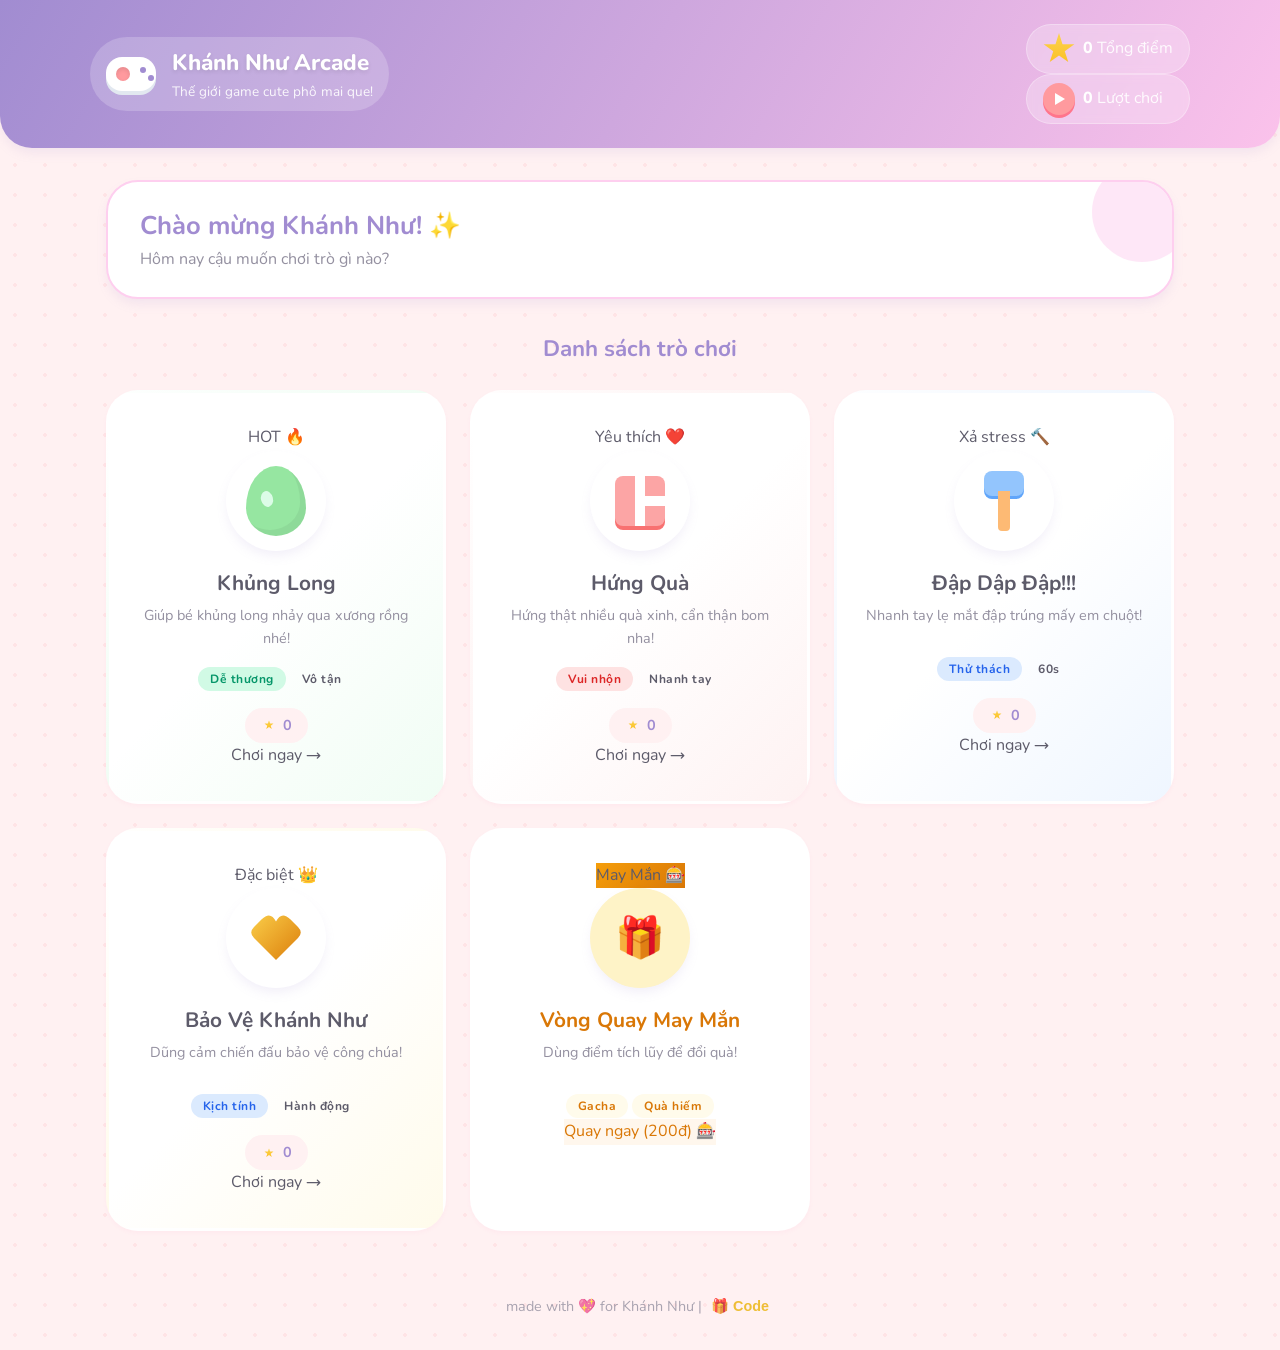
==== commit 681e569a: "Update index.html" ====
--- a/arcade/index.html
+++ b/arcade/index.html
@@ -214,17 +214,10 @@
                 <div class="spin-counter-badge">Đã quay: <span id="total-spins-display">0</span> lần</div>
             </div>
 
-            <div class="gacha-display">
-                <div id="gacha-box" class="gacha-box">🎁</div>
-                <!-- Single Config Result -->
-                <div id="gacha-result-container" class="gacha-result-container hidden">
-                    <img id="gacha-reward-img" src="" class="gacha-reward-img">
-                    <div id="gacha-reward-name" class="gacha-reward-name">Tên quà</div>
-                    <div id="gacha-reward-note" class="gacha-reward-note"></div>
-                </div>
-                <!-- Multi Config Result -->
-                <div id="gacha-multi-result" class="gacha-multi-result hidden">
-                    <!-- Grid items will be injected here -->
+            <div class="gacha-display" id="gacha-display-area">
+                <div id="gacha-stage" class="gacha-stage">
+                    <!-- Cards will be injected here via JS -->
+                    <div class="placeholder-text">Nhấn quay để bắt đầu!</div>
                 </div>
             </div>
 
--- a/arcade/styles.css
+++ b/arcade/styles.css
@@ -855,6 +855,22 @@
     font-weight: 600;
 }
 
+.code-btn {
+    background: none;
+    border: none;
+    cursor: pointer;
+    color: #eab308;
+    font-weight: bold;
+    font-size: 0.9rem;
+    padding: 0 5px;
+    transition: transform 0.2s;
+}
+
+.code-btn:hover {
+    transform: scale(1.1);
+    color: #fca5a5;
+}
+
 .gacha-multi-result {
     display: grid;
     grid-template-columns: repeat(5, 1fr);
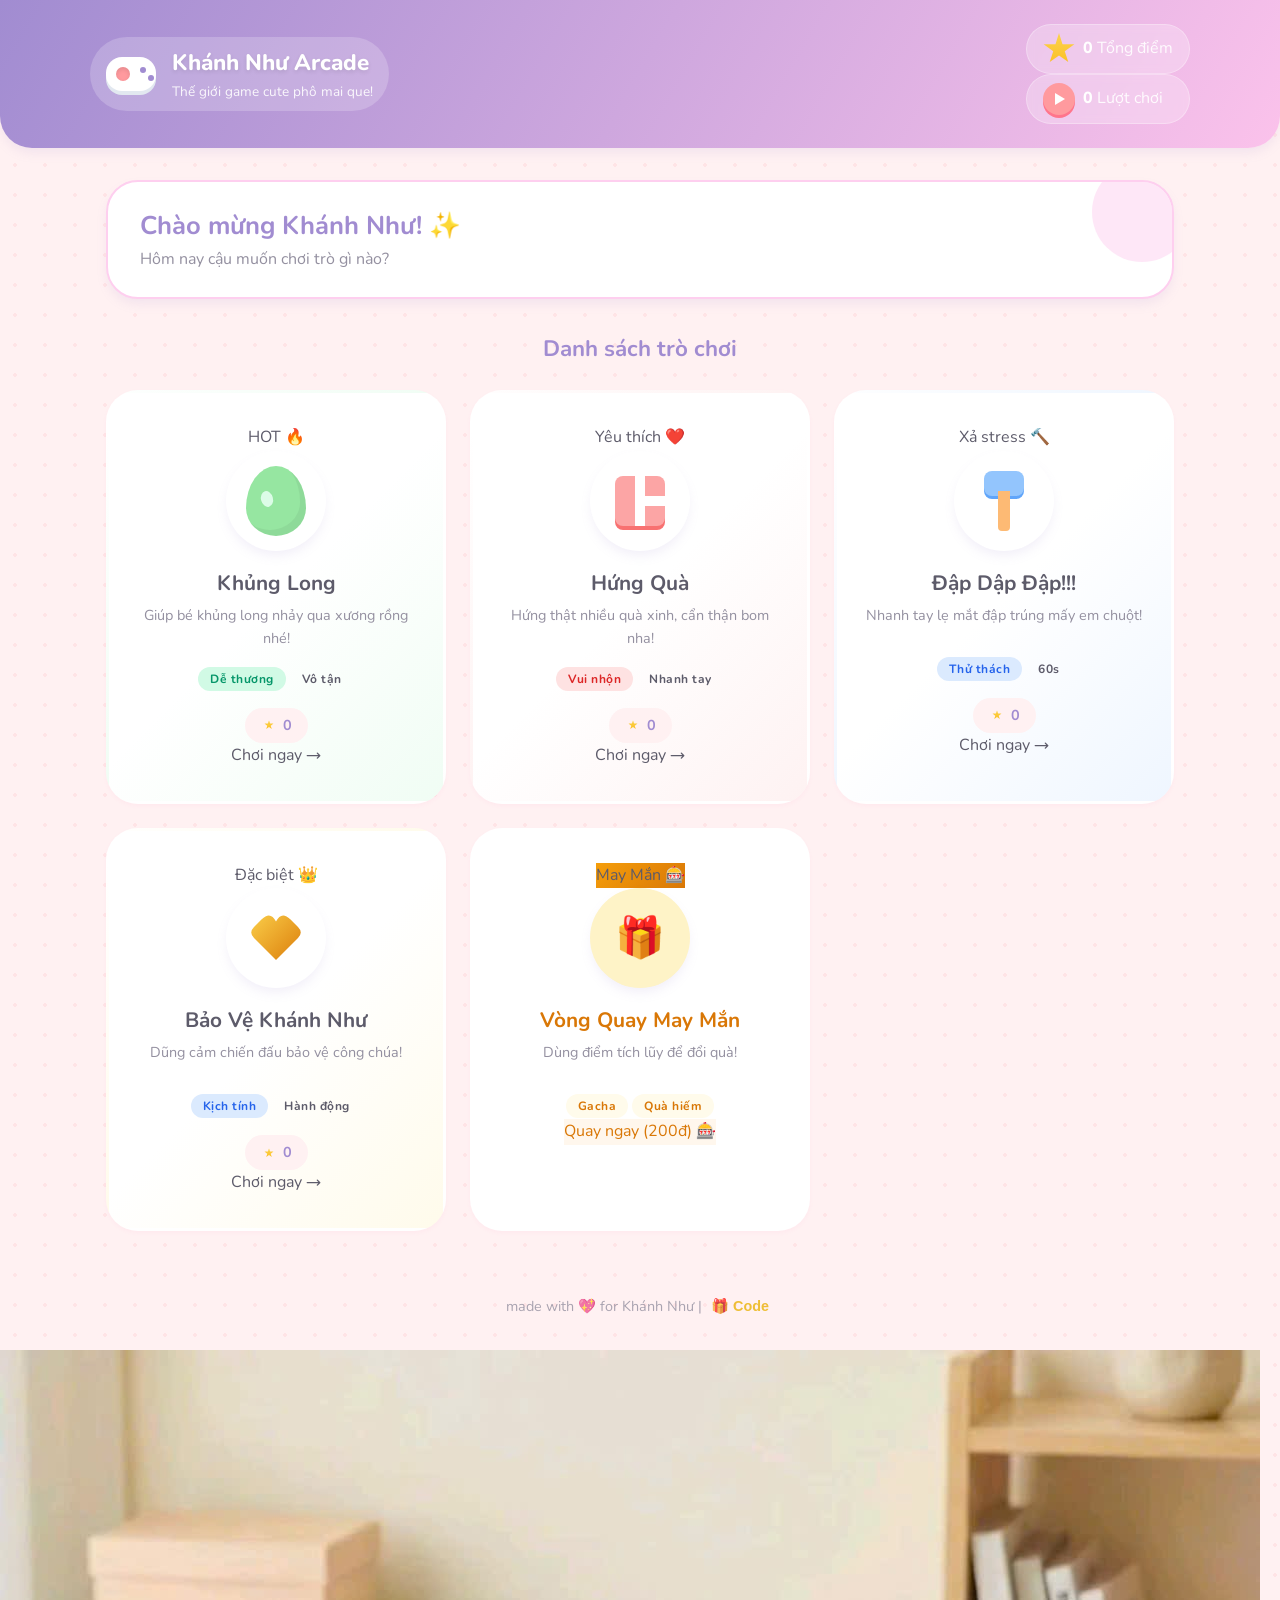
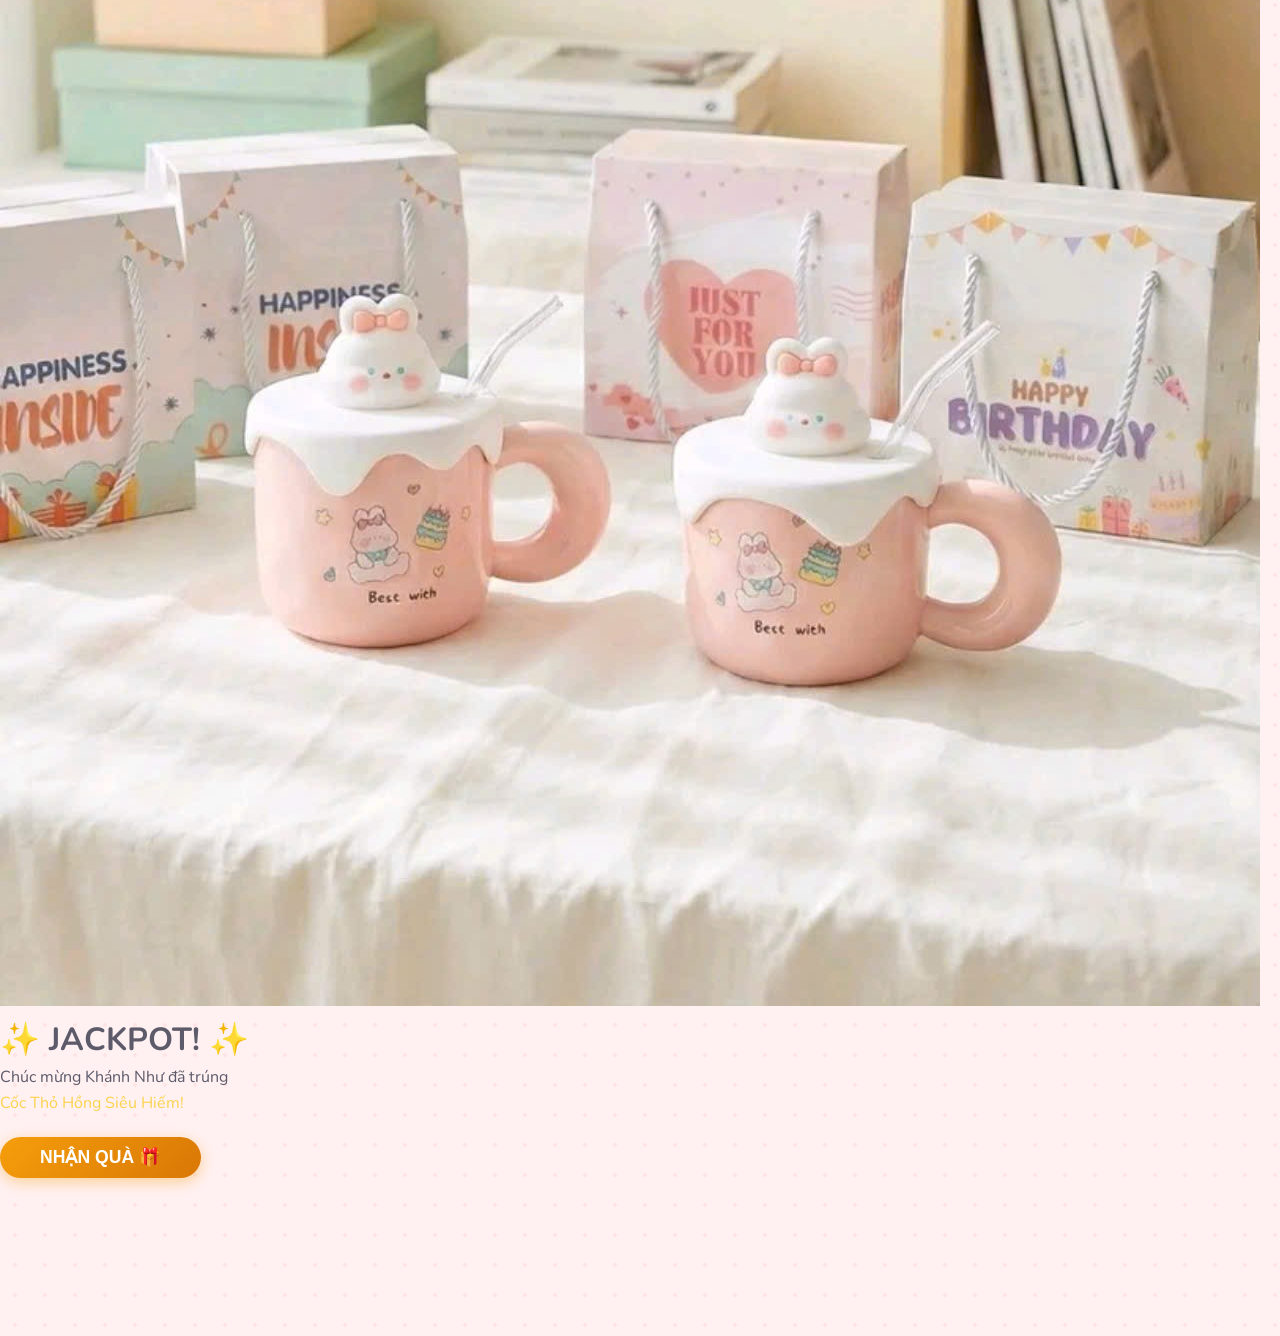
==== commit 829d8f76: "Update index.html" ====
--- a/arcade/index.html
+++ b/arcade/index.html
@@ -244,6 +244,20 @@
         </div>
     </div>
 
+    <!-- Jackpot Overlay -->
+    <div id="jackpot-overlay" class="jackpot-overlay hidden">
+        <div class="jackpot-content">
+            <div class="sunburst"></div>
+            <img src="games/catch/img/5.png" class="jackpot-img">
+            <h1 class="jackpot-title">✨ JACKPOT! ✨</h1>
+            <p class="jackpot-msg">Chúc mừng Khánh Như đã trúng<br><span style="color:#fcd34d">Cốc Thỏ Hồng Siêu
+                    Hiếm!</span></p>
+            <button onclick="closeJackpot()" class="spin-btn"
+                style="margin-top: 20px; width: auto; padding: 10px 40px;">NHẬN QUÀ 🎁</button>
+        </div>
+        <canvas id="confetti-canvas"></canvas>
+    </div>
+
     <script src="script.js"></script>
 </body>
 
--- a/arcade/styles.css
+++ b/arcade/styles.css
@@ -953,3 +953,148 @@
         transform: scale(1);
     }
 }
+
+/* GACHA 3D CARDS */
+.gacha-stage {
+    width: 100%;
+    height: 100%;
+    min-height: 250px;
+    display: flex;
+    align-items: center;
+    justify-content: center;
+    perspective: 1000px;
+    flex-wrap: wrap;
+    gap: 15px;
+    padding: 10px;
+}
+
+.placeholder-text {
+    color: #9ca3af;
+    font-size: 1.2rem;
+    font-weight: 600;
+}
+
+.flip-card {
+    background-color: transparent;
+    width: 100px;
+    /* Mini size for multi */
+    height: 140px;
+    perspective: 1000px;
+    animation: dealIn 0.5s ease-out backwards;
+}
+
+.flip-card.single {
+    width: 160px;
+    height: 220px;
+}
+
+.flip-card-inner {
+    position: relative;
+    width: 100%;
+    height: 100%;
+    text-align: center;
+    transition: transform 0.8s cubic-bezier(0.175, 0.885, 0.32, 1.275);
+    transform-style: preserve-3d;
+    cursor: pointer;
+}
+
+.flip-card.flipped .flip-card-inner {
+    transform: rotateY(180deg);
+}
+
+.flip-card-front,
+.flip-card-back {
+    position: absolute;
+    width: 100%;
+    height: 100%;
+    -webkit-backface-visibility: hidden;
+    backface-visibility: hidden;
+    border-radius: 12px;
+    box-shadow: 0 4px 10px rgba(0, 0, 0, 0.15);
+    display: flex;
+    flex-direction: column;
+    align-items: center;
+    justify-content: center;
+    overflow: hidden;
+}
+
+/* Card Back (Mặt úp - Pattern đẹp) */
+.flip-card-front {
+    background: linear-gradient(135deg, #4f46e5 0%, #9333ea 50%, #db2777 100%);
+    border: 2px solid rgba(255, 255, 255, 0.4);
+}
+
+.flip-card-front::before {
+    content: '';
+    position: absolute;
+    inset: 0;
+    background-image:
+        radial-gradient(circle at 20% 30%, rgba(255, 255, 255, 0.2) 2px, transparent 3px),
+        radial-gradient(circle at 80% 70%, rgba(255, 255, 255, 0.2) 2px, transparent 3px);
+    background-size: 20px 20px;
+}
+
+.flip-card-front::after {
+    content: '★';
+    font-size: 3rem;
+    color: rgba(255, 255, 255, 0.8);
+    filter: drop-shadow(0 0 5px rgba(255, 255, 255, 0.5));
+    animation: pulse 2s infinite;
+}
+
+/* Card Front (Mặt ngửa - Phần thưởng) */
+.flip-card-back {
+    background-color: white;
+    transform: rotateY(180deg);
+    border: 3px solid #e5e7eb;
+    padding: 10px;
+}
+
+.flip-card-back img {
+    width: 70%;
+    height: 70%;
+    object-fit: contain;
+    margin-bottom: 5px;
+    filter: drop-shadow(0 4px 4px rgba(0, 0, 0, 0.1));
+}
+
+.card-reward-name {
+    font-size: 0.8rem;
+    font-weight: 700;
+    color: #1f2937;
+    margin-top: auto;
+    margin-bottom: 5px;
+    line-height: 1.2;
+}
+
+.card-reward-type {
+    font-size: 0.6rem;
+    padding: 2px 6px;
+    border-radius: 10px;
+    background: #f3f4f6;
+    color: #6b7280;
+    font-weight: 600;
+}
+
+/* Rare Styling */
+.flip-card-back.rare {
+    background: radial-gradient(circle, #fffbeb, #fff);
+    border-color: #f59e0b;
+    box-shadow: 0 0 15px rgba(245, 158, 11, 0.3);
+}
+
+.flip-card-back.rare .card-reward-name {
+    color: #d97706;
+}
+
+@keyframes dealIn {
+    0% {
+        opacity: 0;
+        transform: translateY(50px) scale(0.5) rotate(-10deg);
+    }
+
+    100% {
+        opacity: 1;
+        transform: translateY(0) scale(1) rotate(0deg);
+    }
+}
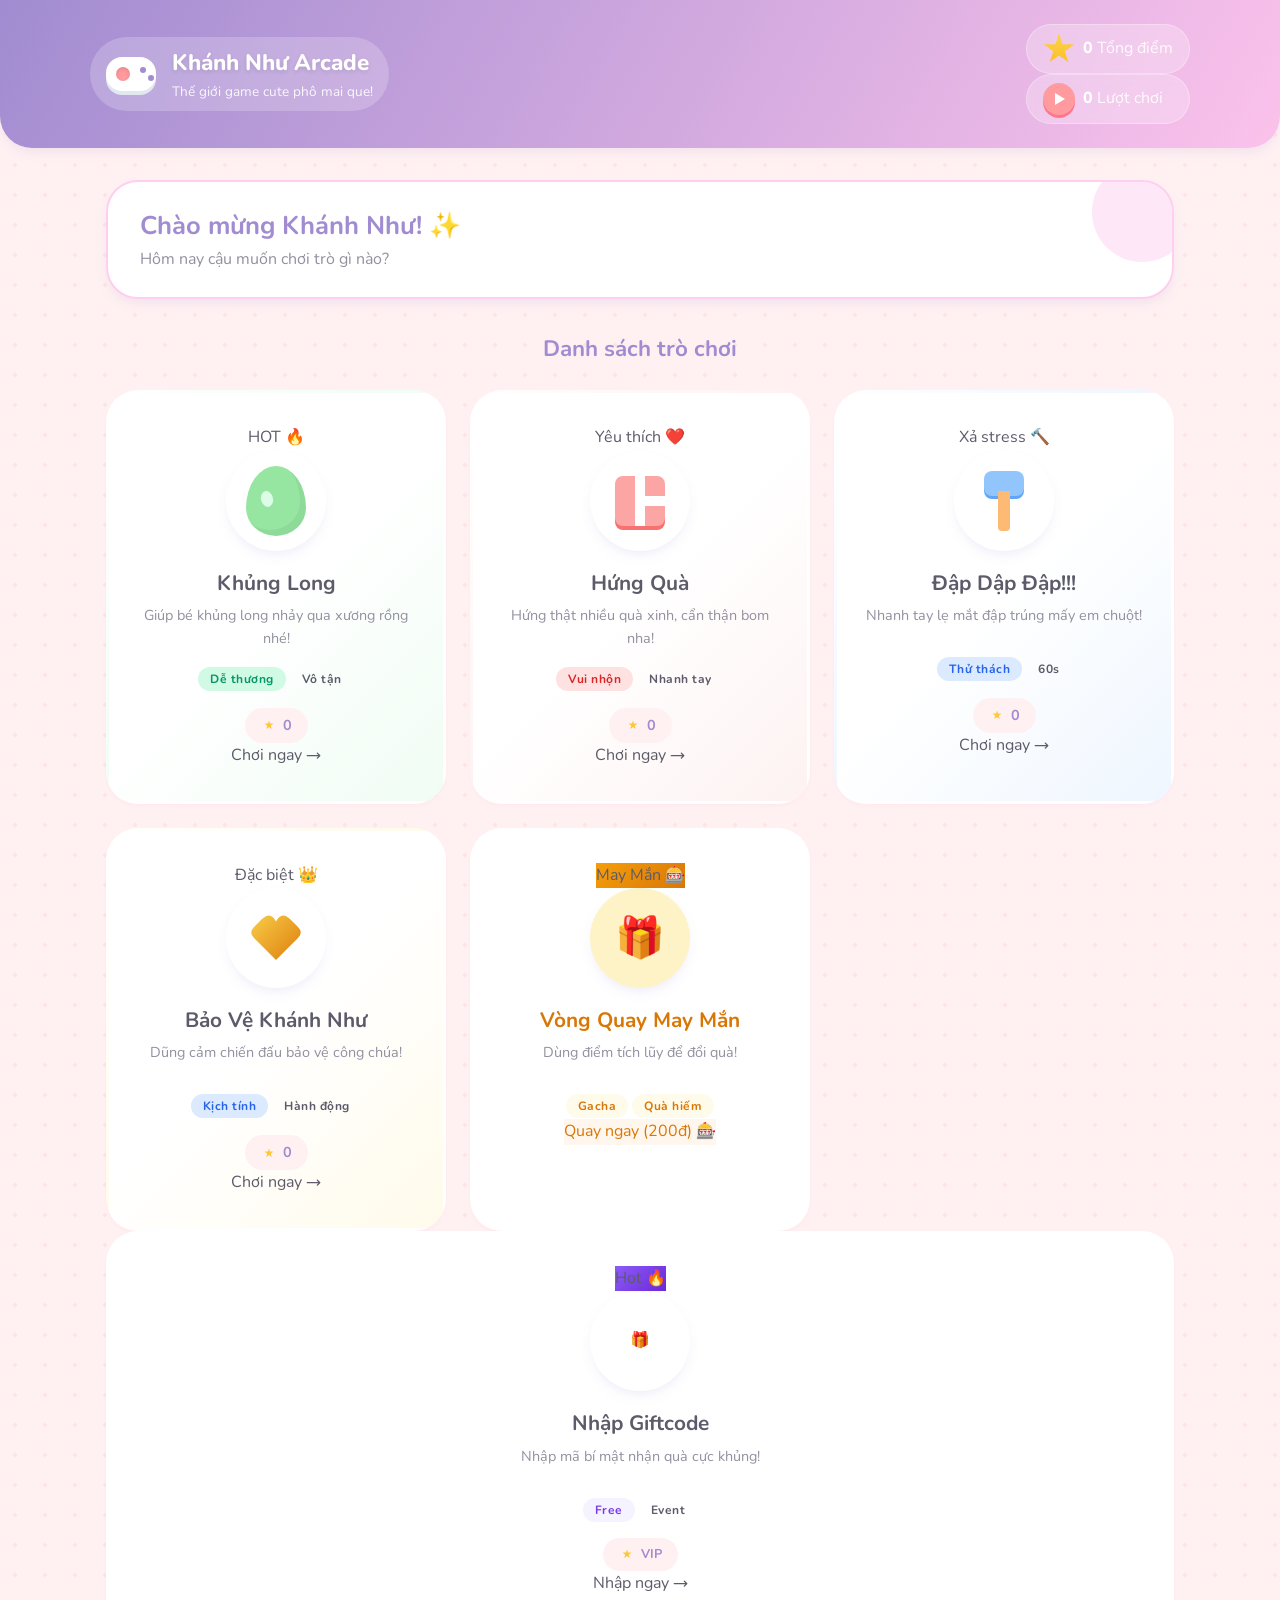
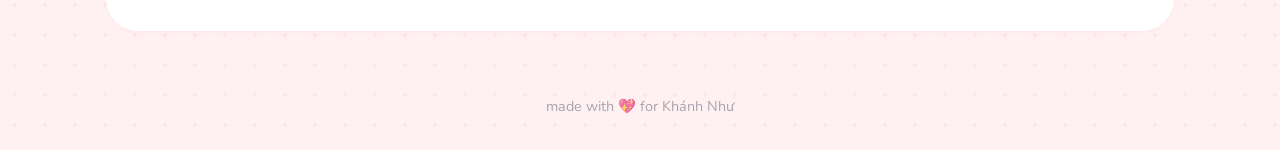
==== commit 65146544: "Update index.html" ====
--- a/arcade/index.html
+++ b/arcade/index.html
@@ -178,12 +178,37 @@
                     </div>
                 </div>
             </div>
+
+            <!-- Giftcode Menu Item -->
+            <div class="game-card game-giftcode" onclick="openCodeModal()" style="cursor: pointer;">
+                <div class="game-badge" style="background: linear-gradient(135deg, #8b5cf6, #6d28d9);">Hot 🔥</div>
+                <div class="game-icon-wrapper">
+                    <span>🎁</span>
+                </div>
+                <div class="game-content">
+                    <h3>Nhập Giftcode</h3>
+                    <p>Nhập mã bí mật nhận quà cực khủng!</p>
+                    <div class="game-tags">
+                        <span class="tag" style="background: #f5f3ff; color: #7c3aed;">Free</span>
+                        <span class="tag">Event</span>
+                    </div>
+                </div>
+                <div class="game-score">
+                    <div class="icon-css icon-star" style="width: 16px; height: 16px; transform: scale(0.6);"></div>
+                    <span style="font-size: 0.8rem">VIP</span>
+                </div>
+                <div class="play-hint">
+                    <span>Nhập ngay</span>
+                    <span class="arrow">→</span>
+                </div>
+            </div>
+            </div>
         </section>
     </main>
 
     <!-- Footer -->
     <footer class="footer">
-        <p>made with 💖 for Khánh Như | <button onclick="openCodeModal()" class="code-btn">🎁 Code</button></p>
+        <p>made with 💖 for Khánh Như</p>
     </footer>
 
     <!-- Code Modal -->
--- a/arcade/styles.css
+++ b/arcade/styles.css
@@ -1098,3 +1098,113 @@
         transform: translateY(0) scale(1) rotate(0deg);
     }
 }
+
+/* JACKPOT OVERLAY */
+.jackpot-overlay {
+    position: fixed;
+    top: 0;
+    left: 0;
+    right: 0;
+    bottom: 0;
+    background: rgba(0, 0, 0, 0.9);
+    z-index: 9999;
+    display: flex;
+    align-items: center;
+    justify-content: center;
+    animation: fadeIn 0.5s;
+}
+
+.jackpot-overlay.hidden {
+    display: none;
+}
+
+.jackpot-content {
+    text-align: center;
+    position: relative;
+    z-index: 10;
+}
+
+.sunburst {
+    position: absolute;
+    top: 50%;
+    left: 50%;
+    width: 600px;
+    height: 600px;
+    background: repeating-conic-gradient(from 0deg,
+            rgba(251, 191, 36, 0.4) 0deg 20deg,
+            transparent 20deg 40deg);
+    border-radius: 50%;
+    transform: translate(-50%, -50%);
+    animation: rotateSlow 20s linear infinite;
+    z-index: -1;
+    pointer-events: none;
+}
+
+.jackpot-img {
+    width: 250px;
+    height: 250px;
+    object-fit: contain;
+    filter: drop-shadow(0 0 30px rgba(251, 191, 36, 0.8));
+    animation: popIn 1s cubic-bezier(0.68, -0.55, 0.27, 1.55), float 3s ease-in-out infinite;
+}
+
+.jackpot-title {
+    font-size: 3rem;
+    font-weight: 900;
+    color: transparent;
+    background: linear-gradient(to right, #fcd34d, #f59e0b, #fff, #f59e0b);
+    background-size: 200%;
+    -webkit-background-clip: text;
+    background-clip: text;
+    animation: shineText 3s linear infinite;
+    margin: 20px 0 10px;
+    text-shadow: 0 0 20px rgba(245, 158, 11, 0.5);
+}
+
+.jackpot-msg {
+    color: white;
+    font-size: 1.5rem;
+    line-height: 1.6;
+}
+
+@keyframes rotateSlow {
+    from {
+        transform: translate(-50%, -50%) rotate(0deg);
+    }
+
+    to {
+        transform: translate(-50%, -50%) rotate(360deg);
+    }
+}
+
+@keyframes shineText {
+    0% {
+        background-position: 200% center;
+    }
+
+    100% {
+        background-position: 0% center;
+    }
+}
+
+@keyframes float {
+
+    0%,
+    100% {
+        transform: translateY(0);
+    }
+
+    50% {
+        transform: translateY(-20px);
+    }
+}
+
+@keyframes fadeIn {
+    from {
+        opacity: 0;
+    }
+
+    to {
+        opacity: 1;
+    }
+}
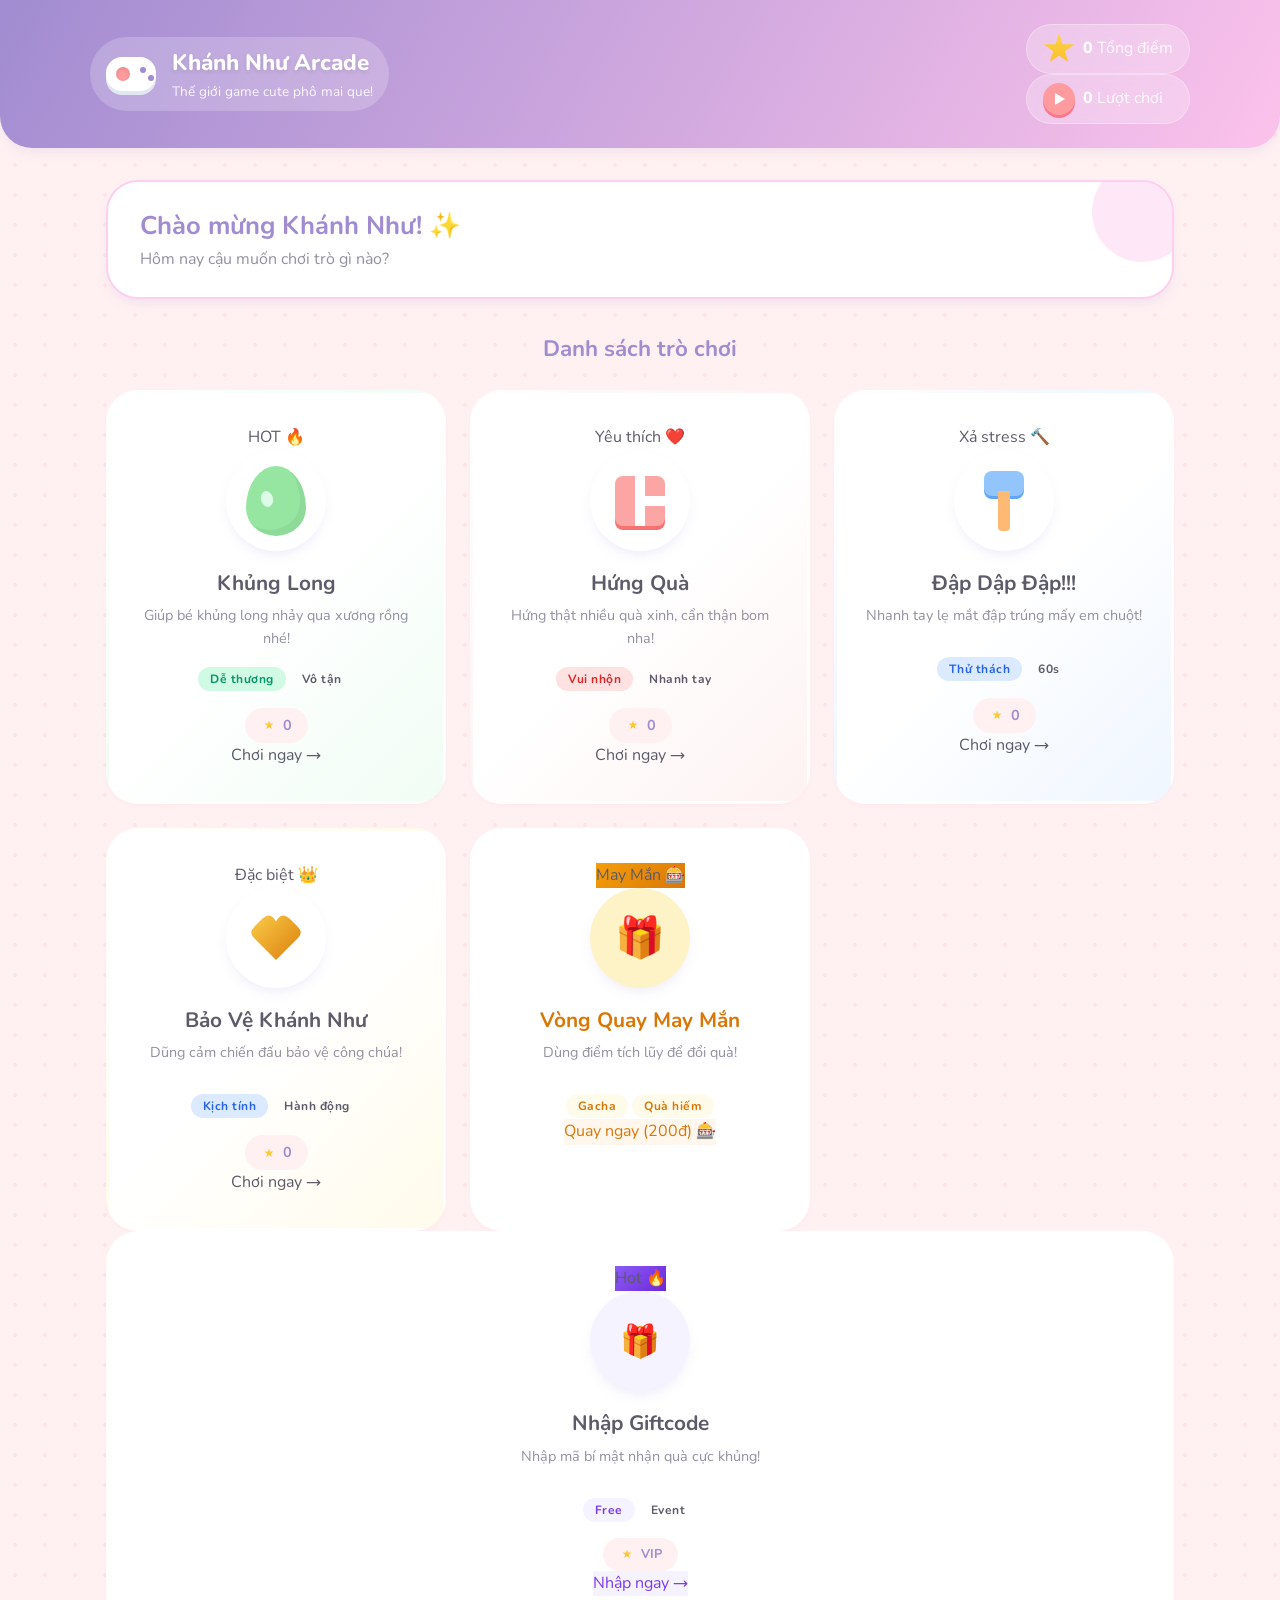
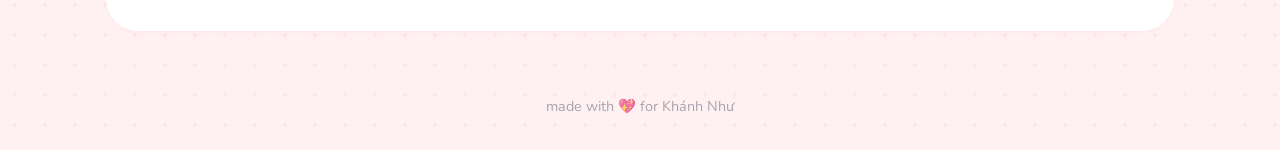
==== commit b80eee3d: "Update index.html" ====
--- a/arcade/index.html
+++ b/arcade/index.html
@@ -247,17 +247,14 @@
             </div>
 
             <div class="gacha-controls">
-                <button id="spin-btn-1" class="spin-btn" onclick="spinGacha(1)">
-                    Quay 1 (200đ)
-                </button>
                 <div class="multi-spin-row">
-                    <button id="spin-btn-5" class="spin-btn secondary" onclick="spinGacha(5)">
-                        x5 (1000đ)
-                    </button>
-                    <button id="spin-btn-10" class="spin-btn secondary" onclick="spinGacha(10)">
-                        x10 (2000đ)
-                    </button>
-                </div>
+                    <button id="spin-btn-1" class="spin-btn secondary" onclick="spinGacha(1)">x1 (200đ)</button>
+                    <button id="spin-btn-5" class="spin-btn secondary" onclick="spinGacha(5)">x5 (1k)</button>
+                    <button id="spin-btn-10" class="spin-btn secondary" onclick="spinGacha(10)">x10 (2k)</button>
+                </div>
+                <button id="reveal-all-btn" class="spin-btn hidden"
+                    style="background: linear-gradient(135deg, #22c55e, #16a34a); margin-top: 8px; box-shadow: 0 4px 15px rgba(34, 197, 94, 0.3);"
+                    onclick="revealAllCards()">⚡ LẬT NHANH</button>
             </div>
 
             <div class="collection-area">
--- a/arcade/styles.css
+++ b/arcade/styles.css
@@ -1208,3 +1208,87 @@
         opacity: 1;
     }
 }
+
+/* Giftcode Card Style (Purple Theme) */
+.game-card.game-giftcode:hover {
+    border-color: #8b5cf6;
+    box-shadow: 0 10px 20px rgba(139, 92, 246, 0.15);
+}
+
+.game-card.game-giftcode .game-icon-wrapper {
+    background: #f5f3ff;
+    color: #8b5cf6;
+    font-size: 2rem;
+    display: flex;
+    align-items: center;
+    justify-content: center;
+}
+
+.game-card.game-giftcode:hover .game-icon-wrapper {
+    background: #8b5cf6;
+    color: white;
+}
+
+.game-card.game-giftcode .play-hint {
+    background: #f5f3ff;
+    color: #7c3aed;
+}
+
+.game-card.game-giftcode:hover .play-hint {
+    background: #8b5cf6;
+    color: white;
+}
+
+/* Mobile Optimization for Gacha Cards */
+@media (max-width: 600px) {
+    .gacha-display {
+        height: auto;
+        min-height: 250px;
+        max-height: 55vh;
+        overflow: hidden;
+    }
+
+    .gacha-stage {
+        padding: 5px;
+        align-items: flex-start;
+        justify-content: center;
+        overflow-y: auto;
+        max-height: 55vh;
+        align-content: flex-start;
+    }
+
+    /* Hide scrollbar */
+    .gacha-stage::-webkit-scrollbar {
+        width: 4px;
+    }
+
+    .gacha-stage::-webkit-scrollbar-thumb {
+        background: #cbd5e1;
+        border-radius: 4px;
+    }
+
+    .flip-card {
+        width: 85px;
+        height: 120px;
+    }
+
+    .flip-card.single {
+        width: 140px;
+        height: 200px;
+        margin: 20px auto;
+    }
+
+    .card-reward-name {
+        font-size: 0.6rem;
+        display: -webkit-box;
+        -webkit-line-clamp: 2;
+        line-clamp: 2;
+        -webkit-box-orient: vertical;
+        overflow: hidden;
+    }
+
+    .multi-spin-row .spin-btn {
+        padding: 12px 2px;
+        font-size: 0.85rem;
+    }
+}
